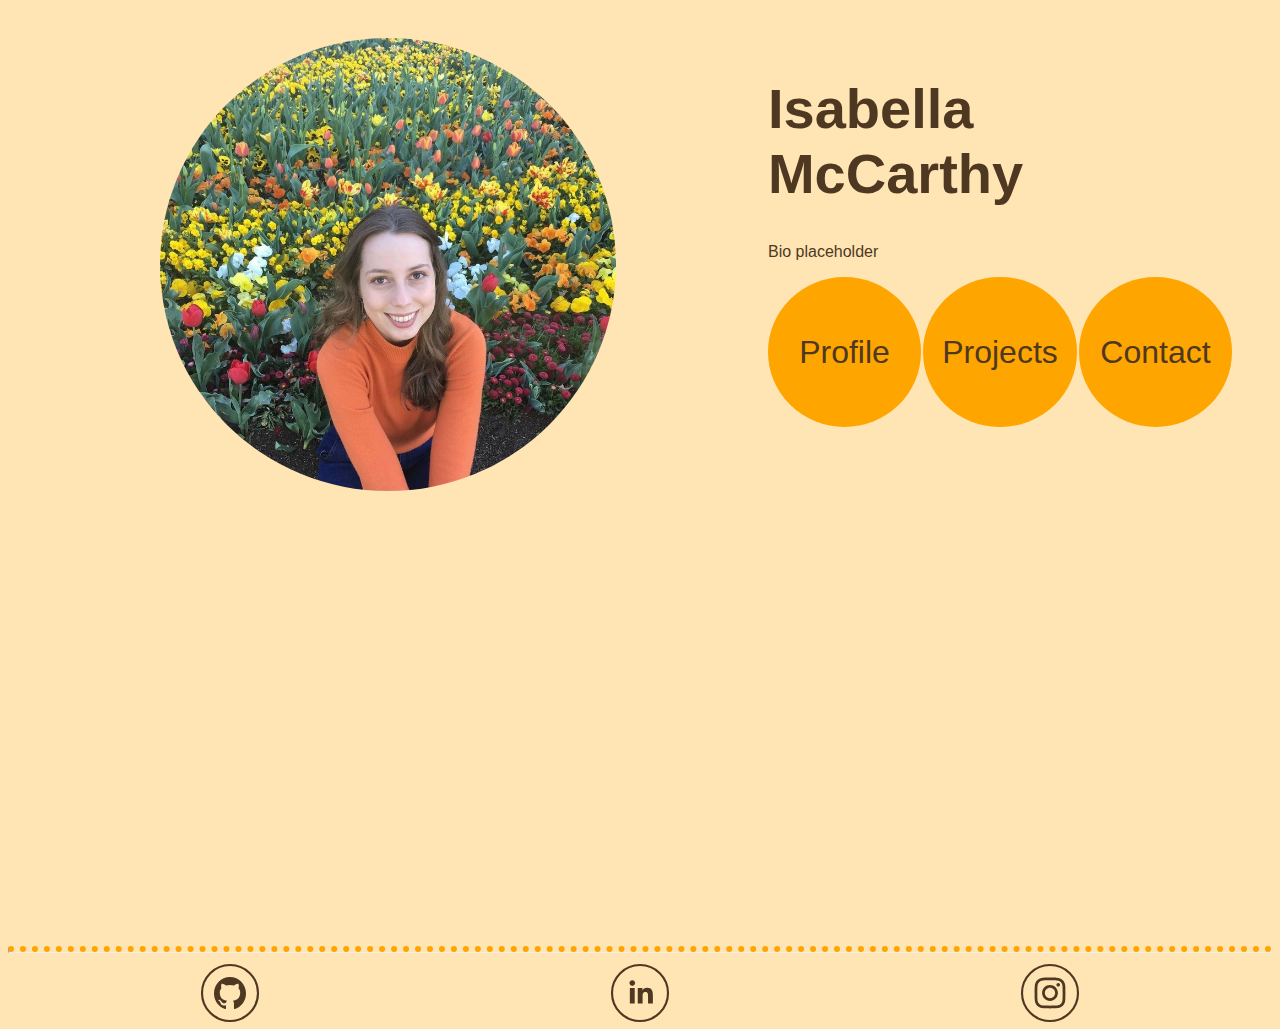
==== Index.html @ 23bdff60 "Merging test and github" ====
<!DOCTYPE html>
<html lang="en">

<head>
    <meta charset="UTF-8">
    <meta http-equiv="X-UA-Compatible" content="IE=edge">
    <meta name="viewport" content="width=device-width, initial-scale=1.0">
    <link rel="stylesheet" href="Portfolio.css" />
    <title>Portfolio Home</title>
</head>

<body>
    <!-- <header>
        <nav>
            <div class="topnav-right">
                <a href="Portfolio.html">Home</a>
                <a href="Profile.html">Profile</a>
                <a href="Projects.html">Projects</a>
                <a href="Contact.html">Contact</a>
            </div>
        </nav>
    </header> -->
    <section class="homesection">
        <div>
            <img src='Headshot.jpg' class="imageleft">
        </div>

        <div class="right">
            <h1 class="headingtext">Isabella McCarthy</h1>
            <p> Bio placeholder </p>
            <div class="homepage-nav">
                <div><a href="Profile.html">Profile</a></div>
                <div><a href="Projects.html">Projects</a></div>
                <div><a href="Contact.html">Contact</a></div>
            </div>

    </section>
    <!-- <section>
        <div   class="right" >
        <h1>Isabella McCarthy</h1>
        </div>
    </section> -->

    <hr class="dotted">
    <footer>
        <section class="footer">
            <div class="links">

                <!-- Github -->

                <a class="social-link social-link github" id="github" href="https://github.com/Isabellam123">
                    <svg class="social-svg" viewBox="0 0 600 600" xmlns="http://www.w3.org/2000/svg">
                        <title>
                            github
                        </title>
                        <g class="social-group" fill="none" fill-rule="evenodd">
                            <circle class="social-group outline" stroke="#000" stroke-width="20" cx="300" cy="300"
                                r="262.5" />
                            <circle class="social-group inner-circle" fill="#000" cx="300" cy="300" r="252.5" />
                            <path class="social-group icon"
                                d="M300 150c-82.8348 0-150 68.8393-150 153.817 0 67.9687 42.991 125.558 102.5893 145.9151 7.5 1.4063 10.2455-3.3482 10.2455-7.433 0-3.683-.134-13.3259-.2009-26.183-41.7187 9.308-50.558-20.625-50.558-20.625-6.8304-17.7456-16.6741-22.5-16.6741-22.5-13.5938-9.576 1.0044-9.375 1.0044-9.375 15.067 1.0714 22.9688 15.8705 22.9688 15.8705 13.3929 23.5045 35.0893 16.741 43.6607 12.7902 1.3393-9.9107 5.2232-16.741 9.509-20.558-33.2813-3.884-68.3036-17.076-68.3036-76.0045 0-16.808 5.8259-30.5357 15.4018-41.25-1.5402-3.884-6.6965-19.5536 1.4732-40.7143 0 0 12.5893-4.1518 41.25 15.7366 11.9866-3.4152 24.7768-5.0893 37.567-5.1562 12.7231.067 25.5803 1.741 37.5669 5.1562 28.6607-19.8884 41.183-15.7366 41.183-15.7366 8.1697 21.1607 3.0134 36.8304 1.4733 40.7143 9.5758 10.7812 15.4017 24.509 15.4017 41.25 0 59.0625-35.0892 72.0536-68.5044 75.8705 5.3571 4.7545 10.1785 14.1295 10.1785 28.4598 0 20.558-.2009 37.1652-.2009 42.1875 0 4.0849 2.6786 8.9063 10.3125 7.3661C407.076 429.308 450 371.7187 450 303.817 450 218.8393 382.8348 150 300 150z"
                                fill="#FFF" fill-rule="nonzero" />
                        </g>
                    </svg>
                </a>

                <!-- LinkedIn -->

                <a class="social-link social-link linkedin" id="linkedin"
                    href="https://au.linkedin.com/in/isabella-mccarthy-561756159">
                    <svg class="social-svg" viewBox="0 0 600 600" xmlns="http://www.w3.org/2000/svg">
                        <title>
                            linkedin
                        </title>
                        <g class="social-group" fill="none" fill-rule="evenodd">
                            <circle class="social-group outline" stroke="#000" stroke-width="20" cx="300" cy="300"
                                r="262.5" />
                            <circle class="social-group inner-circle" fill="#2D76B0" cx="300" cy="300" r="252.5" />
                            <path class="social-group icon"
                                d="M278.9308 253.1923h43.5769v20.0539h.5923c6.0923-11.5077 20.9-23.6077 43.0692-23.6077 46.0308 0 54.577 30.2923 54.577 69.723v80.2154h-45.4385v-71.1615c0-17.0077-.2539-38.8385-23.6077-38.8385-23.6923 0-27.2462 18.5308-27.2462 37.5693v72.4307h-45.4384l-.0846-146.3846zm-74.1231 0h45.523V399.577h-45.523V253.1923zm22.8461-72.7692c14.5539 0 26.4 11.8461 26.4 26.4 0 14.5538-11.8461 26.4-26.4 26.4-14.6384 0-26.4-11.8462-26.4-26.4 0-14.5539 11.7616-26.4 26.4-26.4z"
                                fill="#000" fill-rule="nonzero" />
                        </g>
                    </svg>
                </a>

                <!-- Instagram -->

                <a class="social-link social-link instagram" id="instagram"
                    href="https://www.instagram.com/izzy.irl/?hl=en">
                    <svg class="social-svg" viewBox="0 0 600 600" xmlns="http://www.w3.org/2000/svg">
                        <title>
                            instagram
                        </title>
                        <defs>
                            <linearGradient x1="0%" y1="100%" y2="0%" id="simpleInsta">
                                <stop stop-color="#D72F3F" offset="0%" />
                                <stop stop-color="#4221B9" offset="100%" />
                            </linearGradient>
                        </defs>
                        <g class="social-group" fill="none" fill-rule="evenodd">
                            <circle class="social-group outline" stroke="#000" stroke-width="20" cx="300" cy="300"
                                r="262.5" />
                            <circle class="social-group inner-circle social-group inner-circle instagram"
                                fill="url(#simpleInsta)" cx="300" cy="300" r="252.5" />
                            <path class="social-group icon"
                                d="M436.8577 205.4154c-3.6808-9.4808-8.5885-17.5116-16.6192-25.5423-8.0308-8.0308-16.0616-12.9385-25.5423-16.6193-9.1462-3.5692-19.7424-6.023-35.0231-6.6923-15.3923-.6692-20.3-.8923-59.5616-.8923-39.2615 0-44.1692.1116-59.5615.8923-15.3923.6693-25.877 3.1231-35.023 6.6923-9.4808 3.6808-17.5116 8.5885-25.5424 16.6193-8.0308 8.0307-12.9384 16.0615-16.6192 25.5423-3.5692 9.1461-6.023 19.7423-6.6923 35.023-.6693 15.3924-.8923 20.3-.8923 59.5616 0 39.2615.1115 44.1692.8923 59.5615.6692 15.3923 3.123 25.877 6.6923 35.0231 3.6808 9.4808 8.5884 17.5116 16.6192 25.5423 8.0308 8.0308 16.0616 12.9385 25.5423 16.6193 9.1462 3.5692 19.7423 6.023 35.0231 6.6923 15.3923.6692 20.3.8923 59.5615.8923 39.2616 0 44.1693-.1116 59.5616-.8923 15.3923-.6693 25.8769-3.1231 35.023-6.6923 9.4808-3.6808 17.5116-8.5885 25.5424-16.6193 8.0307-8.0307 12.9384-16.0615 16.6192-25.5423 3.5692-9.1461 6.023-19.7423 6.6923-35.023.6692-15.3924.8923-20.3.8923-59.5616 0-39.2615-.1115-44.1692-.8923-59.5615-.6692-15.3923-3.123-25.877-6.6923-35.0231zm-19.2962 152.9192c-.6692 14.0539-3.0115 21.75-5.0192 26.7692-2.5654 6.6924-5.8 11.6-10.8192 16.6193-5.0193 5.0192-9.8154 8.1423-16.6193 10.8192-5.1307 2.0077-12.7153 4.35-26.7692 5.0192-15.2808.6693-19.7423.8923-58.3346.8923s-43.1654-.1115-58.3346-.8923c-14.0539-.6692-21.75-3.0115-26.7692-5.0192-6.6924-2.5654-11.6-5.8-16.6193-10.8192-5.0192-5.0193-8.1423-9.8154-10.8192-16.6193-2.0077-5.1307-4.35-12.7153-5.0192-26.7692-.6693-15.2808-.8923-19.8538-.8923-58.3346s.1115-43.1654.8923-58.3346c.6692-14.0539 3.0115-21.75 5.0192-26.7692 2.5654-6.6924 5.8-11.6 10.8192-16.6193 5.0193-5.0192 9.8154-8.1423 16.6193-10.8192 5.1307-2.0077 12.7153-4.35 26.7692-5.0192 15.2808-.6693 19.8538-.8923 58.3346-.8923s43.1654.1115 58.3346.8923c14.0539.6692 21.75 3.0115 26.7692 5.0192 6.6924 2.5654 11.6 5.8 16.6193 10.8192 5.0192 5.0193 8.1423 9.8154 10.8192 16.6193 2.0077 5.1307 4.35 12.7153 5.0192 26.7692.6693 15.2808.8923 19.8538.8923 58.3346s-.223 43.1654-.8923 58.3346zM300 225.827c-40.9346 0-74.173 33.2385-74.173 74.1731s33.2384 74.173 74.173 74.173 74.173-33.2384 74.173-74.173-33.2384-74.173-74.173-74.173zm0 122.3577c-26.5462 0-48.1846-21.527-48.1846-48.1846 0-26.5462 21.527-48.1846 48.1846-48.1846 26.6577 0 48.1846 21.527 48.1846 48.1846 0 26.5462-21.6384 48.1846-48.1846 48.1846zm77.073-107.9692c-9.548 0-17.2884-7.7403-17.2884-17.2885 0-9.5481 7.7403-17.2884 17.2885-17.2884 9.5481 0 17.2884 7.7403 17.2884 17.2884 0 9.5482-7.7403 17.2885-17.2884 17.2885z"
                                fill="#FFF" fill-rule="nonzero" />
                        </g>
                    </svg>
                </a>
            </div>
        </section>

    </footer>
</body>

</html>
---- Portfolio.css ----
/* * {
  border: 1px solid red;
} */

html {
    background: #ffe5b4;
    font-family: "Gill Sans", sans-serif;
}
body {
    height: 100vh;
}

/* Homepage begins */
.homesection {
    width: 100%;
    display: flex;
    padding-top: 30px;
    height: 100vh;
}

.homepage-nav {
    display: flex;
    flex-direction: row;
    justify-content: space-between;
    width: 100%;
}

.homepage-nav a {
    text-decoration: none;
    color: #4E3822;
    font-family: "Gill Sans", sans-serif;
    justify-content: center;
    width: 100%;
    display: flex;
    height: 100%;
    align-items: center;
    font-size: 2em;
}

.homepage-nav a:hover {
    transform: scale(1.5);
    color: #FFF;
}

.homepage-nav div {
    border-radius: 50%;
    background-color: orange;
    width: 33%;
    height: 150px;
    display: flex;
}

.topnav-right{
    float: right;
    height: 100%;
    justify-content: space-evenly;
}

.topnav-right a {
    text-decoration: none;
    color: #4E3822;
    font-family: "Gill Sans", sans-serif;
    font-size: 1em;
}

.topnav-right a:hover {
    transform: scale(1.5);
    color: #ff781f;
}

.imageleft {
    display: block;
    margin-left: auto;
    margin-right: auto;
    width: 60%;
    border-radius: 50%;
    justify-content: center;
}

.right {
    width: 40%;
    justify-content: center;
    align-items: center;
    height: 100vh;
    margin: 0px 40px 0px 0px;
}

.headingtext {
    color: #4E3822;
    font-size: 3.5em;
}

/* Profile begins */
.main-headshot {
    /* -webkit-clip-path: polygon(100% 100%, 100% 66%, 100% 42%, 93% 20%, 80% 8%, 52% 8%, 37% 21%, 32% 43%, 31% 66%, 31% 100%); */
    clip-path: polygon(100% 100%, 100% 66%, 100% 42%, 93% 20%, 80% 8%, 52% 8%, 37% 21%, 32% 43%, 31% 66%, 31% 100%);
    object-fit: cover;
}

.row {
        display: flex;
        justify-content: space-evenly;
        align-items: center;
}

.column {
        flex: 33.33%;
        padding: 5px;
}


  body {
    background-color: #ffe5b4;
    color: #4E3822;
    font-family: "Gill Sans", sans-serif;
}

/* Contact Form */
.h1-centre {
    display: flex;
    justify-content: center;
}

form {
    margin: 50px auto;
    width: 90%;
}

.form-item {
    display: flex;
    justify-content: center;
    align-items: center;
    padding: 5px;
}

.form-item label {
    flex-basis: 150px;
    font-size: 22px;
}

.form-item input,
.form-item textarea {
    flex-basis: 50%;
    border: 2px solid #FDDC5C;
}

.form-item input:hover,
.form-item textarea:hover {
    border: 2px solid #FA4224;
}

.form-item input,
.form-item textarea,
.form-item button {
    border: 2px solid #FDDC5C;
    background-color: #FFF;
    padding: 5px;
    font-size: 18px;
}

.form-item button:hover {
    border: 2px solid #FA4224;
    background-color: #FA4224;
    color: #FFF;
}

.form-item button {
    width: 100px;
}

hr.dotted {
    border-top: 6px dotted orange;
  }

  /* Footer begins */

.footer {
    display: flex;
    justify-content: space-around;
    align-items: center;
  }
  
  .footer .links {
    display: flex;
    justify-content: space-between;
    align-items: center;
    width: 70%;
  }
  
  .social-link.linkedin {
    color: #2d76b0;
  }
  
  .social-link.github {
    color: #000;
  }
  
  .social-link.instagram {
    color: #9a2970;
  }
  
  .social-link .social-svg {
    width: 4rem;
    height: 4rem;
  }
  
  .social-link .social-svg .social-group .icon {
    fill: #4E3822;
    transition: all 0.2s;
  }
  
  .social-link .social-svg .social-group .inner-circle {
    fill: transparent;
    transition: all 0.2s;
  }
  
  .social-link .social-svg .social-group .outline {
    stroke: #4E3822;
    transform-origin: 50% 50%;
    transition: all 0.2s;
  }
  
  .social-link .social-svg:hover .social-group .icon,
  .social-link .social-svg:active .social-group .icon,
  .social-link .social-svg:focus .social-group .icon {
    fill: #ffffff;
    transition: all 0.45s;
  }
  
  .social-link .social-svg:hover .social-group .inner-circle,
  .social-link .social-svg:active .social-group .inner-circle,
  .social-link .social-svg:focus .social-group .inner-circle {
    fill: currentColor;
    transition: all 0.45s;
  }
  
  .social-link .social-svg:hover .social-group .inner-circle .instagram,
  .social-link .social-svg:active .social-group .inner-circle .instagram,
  .social-link .social-svg:focus .social-group .inner-circle .instagram {
    fill: url(#simpleInsta) !important;
  }
  
  .social-link .social-svg:hover .social-group .outline,
  .social-link .social-svg:active .social-group .outline,
  .social-link .social-svg:focus .social-group .outline {
    stroke: currentColor;
    transform: scale(1.1);
    transition: all 1s;
  }
  
  .copy-right {
    display: flex;
    justify-content: space-between;
  }
  
  .footer-name {
    padding: 20px 10px 50px 10px;
  }
  
  .copy-right-footer {
    padding: 20px 10px 50px 10px;
  }


  /* Responsive layout - makes the three columns stack on top of each other instead of next to each other */
@media screen and (max-width: 500px) {
  .column {
    width: 100%;
  }
}
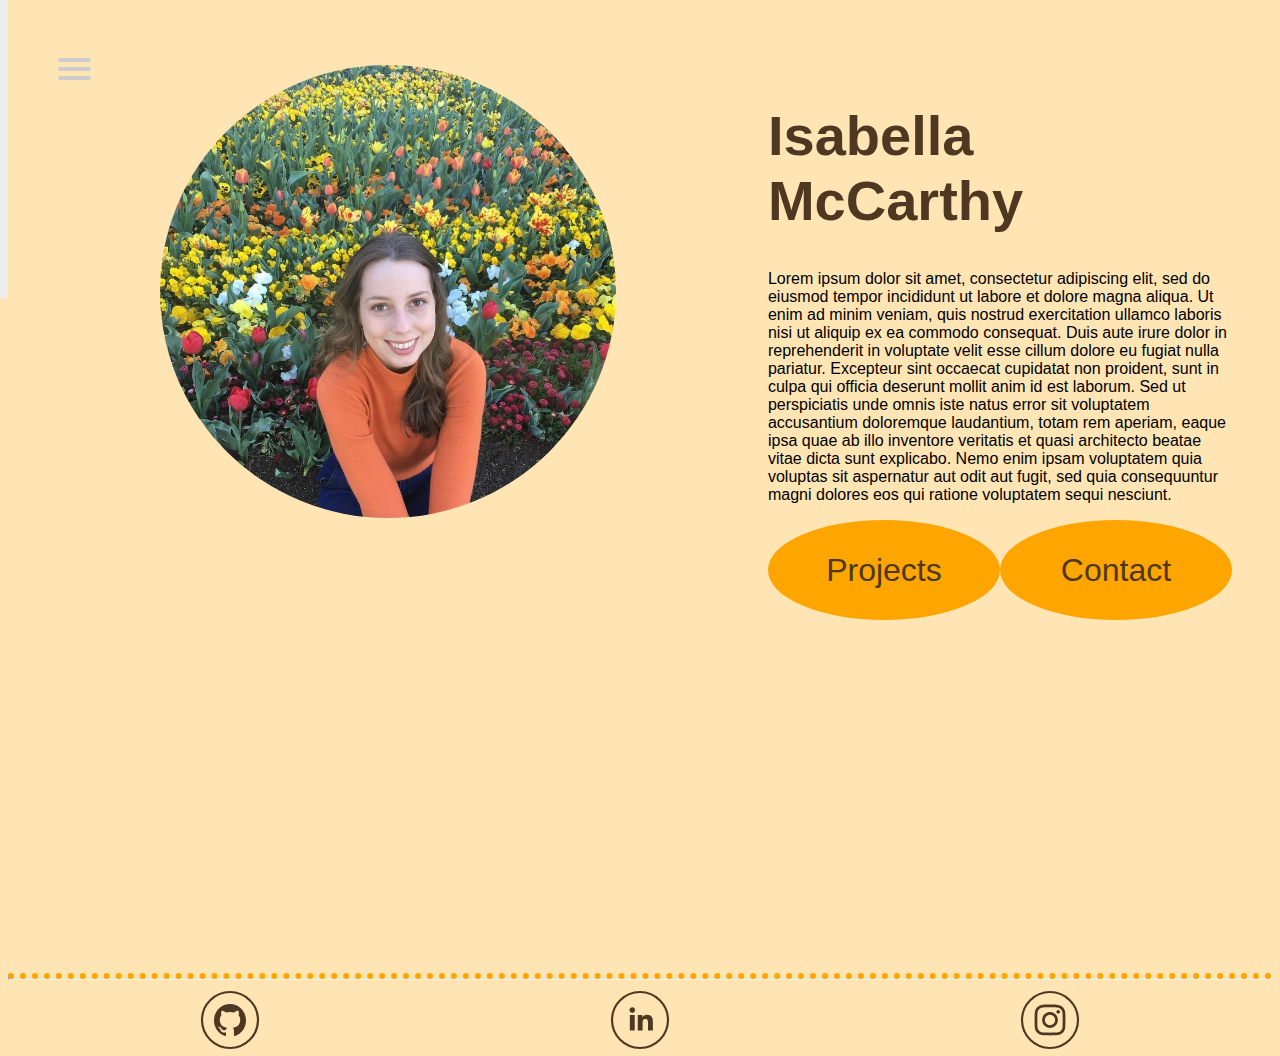
==== commit b9a350fa: "Hamburger nav" ====
--- a/Index.html
+++ b/Index.html
@@ -10,16 +10,24 @@
 </head>
 
 <body>
-    <!-- <header>
-        <nav>
-            <div class="topnav-right">
-                <a href="Portfolio.html">Home</a>
-                <a href="Profile.html">Profile</a>
-                <a href="Projects.html">Projects</a>
-                <a href="Contact.html">Contact</a>
-            </div>
-        </nav>
-    </header> -->
+
+    <nav role="navigation">
+        <div id="menuToggle">
+
+        <input type="checkbox" />
+
+    <span></span>
+    <span></span>
+    <span></span>
+
+            <ul id="menu">
+                <a href="Index.html"><li>Home</li></a>
+                <a href="Projects.html"><li>Projects</li></a>
+                <a href="Contact.html"><li>Contact</li></a>
+            </ul>
+        </div>
+    </nav>
+
     <section class="homesection">
         <div>
             <img src='Headshot.jpg' class="imageleft">
@@ -27,19 +35,14 @@
 
         <div class="right">
             <h1 class="headingtext">Isabella McCarthy</h1>
-            <p> Bio placeholder </p>
+            <p> Lorem ipsum dolor sit amet, consectetur adipiscing elit, sed do eiusmod tempor incididunt ut labore et dolore magna aliqua. Ut enim ad minim veniam, quis nostrud exercitation ullamco laboris nisi ut aliquip ex ea commodo consequat. Duis aute irure dolor in reprehenderit in voluptate velit esse cillum dolore eu fugiat nulla pariatur. Excepteur sint occaecat cupidatat non proident, sunt in culpa qui officia deserunt mollit anim id est laborum. Sed ut perspiciatis unde omnis iste natus error sit voluptatem accusantium doloremque laudantium, totam rem aperiam, eaque ipsa quae ab illo inventore veritatis et quasi architecto beatae vitae dicta sunt explicabo. Nemo enim ipsam voluptatem quia voluptas sit aspernatur aut odit aut fugit, sed quia consequuntur magni dolores eos qui ratione voluptatem sequi nesciunt. </p>
             <div class="homepage-nav">
-                <div><a href="Profile.html">Profile</a></div>
+                <!-- <div><a href="Profile.html">Profile</a></div> -->
                 <div><a href="Projects.html">Projects</a></div>
                 <div><a href="Contact.html">Contact</a></div>
             </div>
 
     </section>
-    <!-- <section>
-        <div   class="right" >
-        <h1>Isabella McCarthy</h1>
-        </div>
-    </section> -->
 
     <hr class="dotted">
     <footer>
--- a/Portfolio.css
+++ b/Portfolio.css
@@ -9,6 +9,113 @@
 }
 body {
     height: 100vh;
+}
+
+#menuToggle {
+  display: block;
+  position: relative;
+  top: 50px;
+  left: 50px;
+  
+  z-index: 1;
+  
+  -webkit-user-select: none;
+  user-select: none;
+}
+
+#menuToggle a {
+  text-decoration: none;
+  color: #4E3822;
+  
+  transition: color 0.3s ease;
+}
+
+#menuToggle a:hover {
+  color: orange;
+}
+
+#menuToggle input {
+  display: block;
+  width: 40px;
+  height: 32px;
+  position: absolute;
+  top: -7px;
+  left: -5px;
+  
+  cursor: pointer;
+  
+  opacity: 0; /* hide this */
+  z-index: 2; /* and place it over the hamburger */
+  
+  -webkit-touch-callout: none;
+}
+
+#menuToggle span {
+  display: block;
+  width: 33px;
+  height: 4px;
+  margin-bottom: 5px;
+  position: relative;
+  
+  background: #cdcdcd;
+  border-radius: 3px;
+  
+  z-index: 1;
+  
+  transform-origin: 4px 0px;
+  
+  transition: transform 0.5s cubic-bezier(0.77,0.2,0.05,1.0),
+              background 0.5s cubic-bezier(0.77,0.2,0.05,1.0),
+              opacity 0.55s ease;
+}
+
+#menuToggle span:first-child {
+  transform-origin: 0% 0%;
+}
+
+#menuToggle span:nth-last-child(2) {
+  transform-origin: 0% 100%;
+}
+
+#menuToggle input:checked ~ span {
+  opacity: 1;
+  transform: rotate(45deg) translate(-2px, -1px);
+  background: #232323;
+}
+
+#menuToggle input:checked ~ span:nth-last-child(3) {
+  opacity: 0;
+  transform: rotate(0deg) scale(0.2, 0.2);
+}
+
+#menuToggle input:checked ~ span:nth-last-child(2) {
+  transform: rotate(-45deg) translate(0, -1px);
+}
+
+#menu {
+  position: absolute;
+  width: 300px;
+  margin: -100px 0 0 -50px;
+  padding: 50px;
+  padding-top: 125px;
+  
+  background: #ededed;
+  list-style-type: none;
+  -webkit-font-smoothing: antialiased;
+
+  transform-origin: 0% 0%;
+  transform: translate(-100%, 0);
+  
+  transition: transform 0.5s cubic-bezier(0.77,0.2,0.05,1.0);
+}
+
+#menu li {
+  padding: 10px 0;
+  font-size: 22px;
+}
+
+#menuToggle input:checked ~ ul {
+  transform: none;
 }
 
 /* Homepage begins */
@@ -46,27 +153,9 @@
 .homepage-nav div {
     border-radius: 50%;
     background-color: orange;
-    width: 33%;
-    height: 150px;
-    display: flex;
-}
-
-.topnav-right{
-    float: right;
-    height: 100%;
-    justify-content: space-evenly;
-}
-
-.topnav-right a {
-    text-decoration: none;
-    color: #4E3822;
-    font-family: "Gill Sans", sans-serif;
-    font-size: 1em;
-}
-
-.topnav-right a:hover {
-    transform: scale(1.5);
-    color: #ff781f;
+    width: 50%;
+    height: 100px;
+    display: flex;
 }
 
 .imageleft {
@@ -91,35 +180,25 @@
     font-size: 3.5em;
 }
 
-/* Profile begins */
-.main-headshot {
-    /* -webkit-clip-path: polygon(100% 100%, 100% 66%, 100% 42%, 93% 20%, 80% 8%, 52% 8%, 37% 21%, 32% 43%, 31% 66%, 31% 100%); */
-    clip-path: polygon(100% 100%, 100% 66%, 100% 42%, 93% 20%, 80% 8%, 52% 8%, 37% 21%, 32% 43%, 31% 66%, 31% 100%);
-    object-fit: cover;
-}
-
-.row {
-        display: flex;
-        justify-content: space-evenly;
-        align-items: center;
-}
-
-.column {
-        flex: 33.33%;
-        padding: 5px;
-}
-
-
-  body {
-    background-color: #ffe5b4;
-    color: #4E3822;
-    font-family: "Gill Sans", sans-serif;
-}
-
+/* Projects Page */
+
+.card {
+  border: 3px dotted purple;
+  width: 26%;
+  padding: 10px;
+  display: inline-block;
+  /* vertical-align: middle; */
+  margin: 0 5px 20px;
+  height: 375px;
+  text-align: left;
+  box-shadow: 0px 0px 10px blue;
+  background-color: #fff;
+}
 /* Contact Form */
 .h1-centre {
     display: flex;
     justify-content: center;
+    color: #4E3822;
 }
 
 form {
@@ -147,7 +226,7 @@
 
 .form-item input:hover,
 .form-item textarea:hover {
-    border: 2px solid #FA4224;
+    border: 2px solid #4E3822;
 }
 
 .form-item input,
@@ -160,8 +239,8 @@
 }
 
 .form-item button:hover {
-    border: 2px solid #FA4224;
-    background-color: #FA4224;
+    border: 2px solid #4E3822;
+    background-color: orange;
     color: #FFF;
 }
 
@@ -189,15 +268,15 @@
   }
   
   .social-link.linkedin {
-    color: #2d76b0;
+    color: #0e76a8;
   }
   
   .social-link.github {
-    color: #000;
+    color: #171515;
   }
   
   .social-link.instagram {
-    color: #9a2970;
+    color: #8a3ab9;
   }
   
   .social-link .social-svg {
@@ -248,19 +327,6 @@
     transform: scale(1.1);
     transition: all 1s;
   }
-  
-  .copy-right {
-    display: flex;
-    justify-content: space-between;
-  }
-  
-  .footer-name {
-    padding: 20px 10px 50px 10px;
-  }
-  
-  .copy-right-footer {
-    padding: 20px 10px 50px 10px;
-  }
 
 
   /* Responsive layout - makes the three columns stack on top of each other instead of next to each other */
